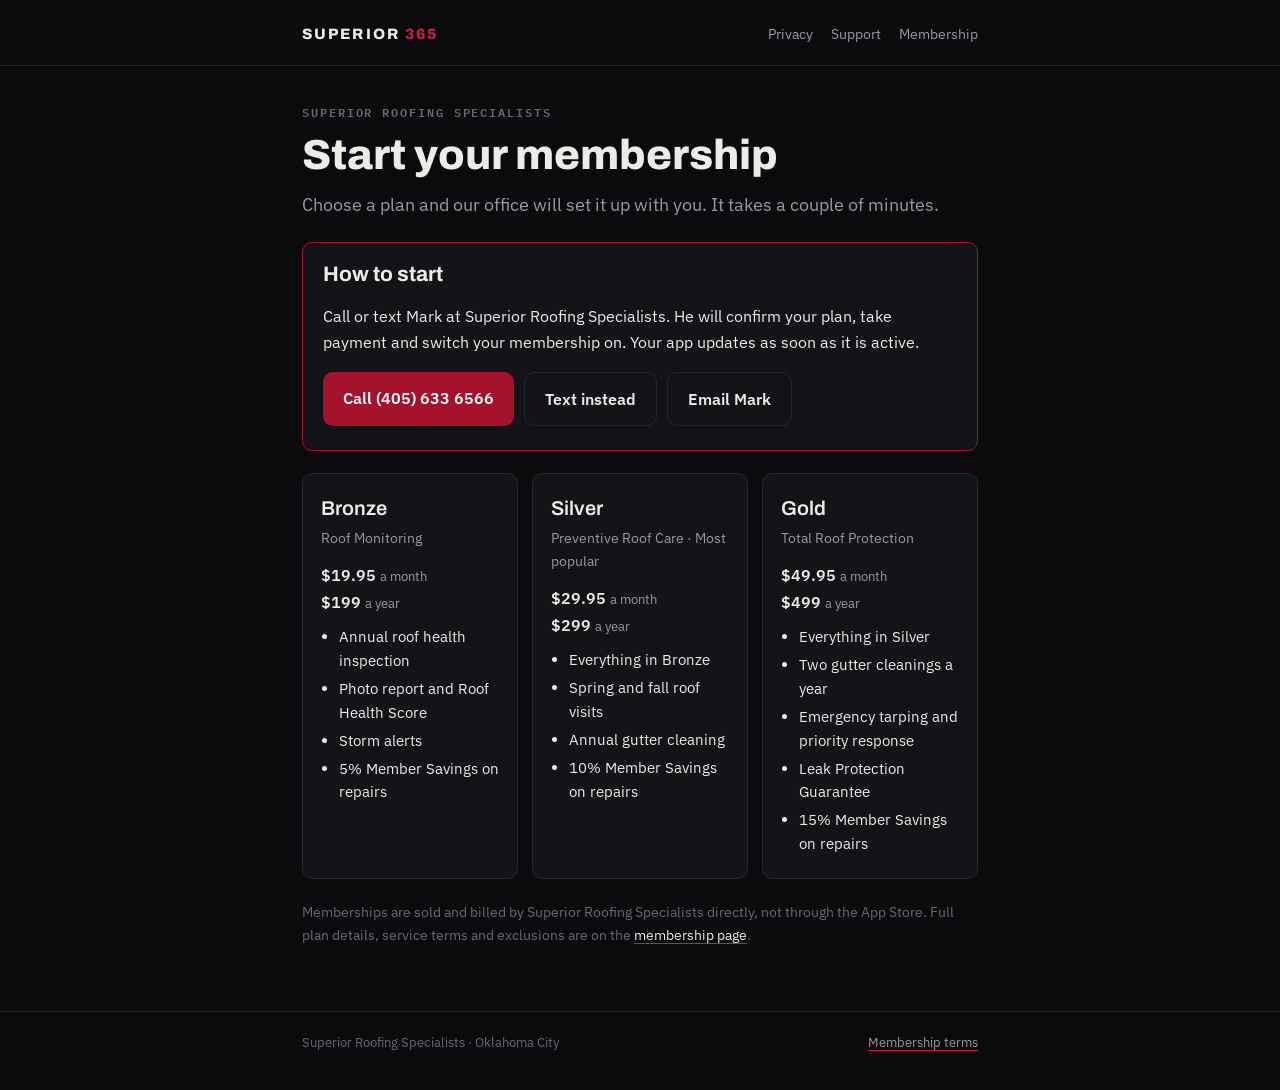
==== join.html @ 722ea14d "Interim membership start page: the plan chosen in the app, real prices, call or text to start Co-Aut" ====
<!doctype html>
<html lang="en">
<head>
<meta charset="utf-8">
<meta name="viewport" content="width=device-width, initial-scale=1">
<title>Start your membership · Superior 365</title>
<meta name="description" content="Start your Superior 365 membership with Superior Roofing Specialists.">
<meta name="robots" content="noindex">
<link rel="preconnect" href="https://fonts.googleapis.com"><link rel="preconnect" href="https://fonts.gstatic.com" crossorigin>
<link href="https://fonts.googleapis.com/css2?family=Archivo:wght@700;800&family=IBM+Plex+Mono:wght@600&family=IBM+Plex+Sans:wght@400;600&display=swap" rel="stylesheet">
<link rel="stylesheet" href="style.css">
<style>
.plan.picked{border-color:var(--accent);box-shadow:0 0 0 1px var(--accent) inset}
.picked-tag{display:inline-block;font:600 11px/1 "IBM Plex Mono",ui-monospace,Menlo,monospace;letter-spacing:.12em;text-transform:uppercase;color:#fff;background:var(--accent-deep);border-radius:5px;padding:5px 7px;margin:0 0 10px}
.actions{display:flex;flex-wrap:wrap;gap:10px;margin:14px 0 6px}
.btn{display:inline-block;background:var(--accent-deep);color:#fff;text-decoration:none;font-weight:600;padding:13px 20px;border-radius:10px}
.btn:hover{background:var(--accent);color:#fff}
.btn.ghost{background:transparent;border:1px solid var(--line);color:var(--text)}
.ref{font:600 20px/1 "IBM Plex Mono",ui-monospace,Menlo,monospace;letter-spacing:.14em;margin:6px 0 2px}
</style>
</head>
<body>
<header><div class="wrap">
  <a class="mark" href="./">Superior <span>365</span></a>
  <nav aria-label="Pages"><a href="privacy.html">Privacy</a><a href="support.html">Support</a><a href="membership.html">Membership</a></nav>
</div></header>
<main><div class="wrap">
<p class="eyebrow">Superior Roofing Specialists</p>
<h1>Start your membership</h1>
<p class="lede" id="lede">Choose a plan and our office will set it up with you. It takes a couple of minutes.</p>

<div class="panel alert">
  <h2>How to start</h2>
  <p id="how">Call or text Mark at Superior Roofing Specialists. He will confirm your plan, take payment and switch your membership on. Your app updates as soon as it is active.</p>
  <div class="actions">
    <a class="btn" href="tel:4056336566">Call (405) 633 6566</a>
    <a class="btn ghost" href="sms:4056336566">Text instead</a>
    <a class="btn ghost" href="mailto:mark@srsokc.com?subject=Superior%20365%20membership">Email Mark</a>
  </div>
  <div id="ref-box" hidden>
    <p class="meta" style="margin-top:14px">Give the office this reference so they can match it to your app account:</p>
    <p class="ref" id="ref"></p>
  </div>
</div>

<div class="cards" id="plans">
  <div class="plan" data-plan="bronze">
    <h3>Bronze</h3><p class="tag">Roof Monitoring</p>
    <p class="price"><span data-m>$19.95</span> <small>a month</small><br><span data-a>$199</span> <small>a year</small></p>
    <ul><li>Annual roof health inspection</li><li>Photo report and Roof Health Score</li><li>Storm alerts</li><li>5% Member Savings on repairs</li></ul>
  </div>
  <div class="plan" data-plan="silver">
    <h3>Silver</h3><p class="tag">Preventive Roof Care · Most popular</p>
    <p class="price"><span data-m>$29.95</span> <small>a month</small><br><span data-a>$299</span> <small>a year</small></p>
    <ul><li>Everything in Bronze</li><li>Spring and fall roof visits</li><li>Annual gutter cleaning</li><li>10% Member Savings on repairs</li></ul>
  </div>
  <div class="plan" data-plan="gold">
    <h3>Gold</h3><p class="tag">Total Roof Protection</p>
    <p class="price"><span data-m>$49.95</span> <small>a month</small><br><span data-a>$499</span> <small>a year</small></p>
    <ul><li>Everything in Silver</li><li>Two gutter cleanings a year</li><li>Emergency tarping and priority response</li><li>Leak Protection Guarantee</li><li>15% Member Savings on repairs</li></ul>
  </div>
</div>

<p class="meta" style="margin-top:22px">Memberships are sold and billed by Superior Roofing Specialists directly, not through the App Store. Full plan details, service terms and exclusions are on the <a href="membership.html">membership page</a>.</p>
</div></main>
<footer><div class="wrap"><span>Superior Roofing Specialists · Oklahoma City</span><a href="membership.html">Membership terms</a></div></footer>
<script>
(function () {
  var q = new URLSearchParams(location.search);
  var plan = (q.get('plan') || '').toLowerCase();
  var billing = (q.get('billing') || '').toLowerCase() === 'annual' ? 'annual' : 'monthly';
  var ref = (q.get('ref') || '').replace(/[^a-zA-Z0-9]/g, '').slice(0, 8).toUpperCase();
  var names = { bronze: 'Bronze', silver: 'Silver', gold: 'Gold' };

  function money(n, whole) {
    var v = Number(n);
    if (!isFinite(v)) return null;
    return '$' + (whole && v % 1 === 0 ? v.toFixed(0) : v.toFixed(2));
  }

  // Prices come from the same catalogue the app shows, so this page never
  // disagrees with it. The numbers written above are only the fallback.
  fetch('https://pvcdtjzmzesivhnrexss.supabase.co/rest/v1/plans?select=key,monthly,annual&active=eq.true', {
    headers: { apikey: 'sb_publishable_8JPbFXzAJgUyGdnwUzZzLA_nXBi3cWP' }
  }).then(function (r) { return r.ok ? r.json() : []; }).then(function (rows) {
    rows.forEach(function (p) {
      var card = document.querySelector('.plan[data-plan="' + p.key + '"]');
      if (!card) return;
      var m = money(p.monthly), a = money(p.annual, true);
      if (m) card.querySelector('[data-m]').textContent = m;
      if (a) card.querySelector('[data-a]').textContent = a;
      if (p.key === plan) showChoice(card);
    });
  }).catch(function () {});

  function showChoice(card) {
    var price = billing === 'annual'
      ? card.querySelector('[data-a]').textContent + ' a year'
      : card.querySelector('[data-m]').textContent + ' a month';
    document.getElementById('lede').textContent =
      'You chose ' + names[plan] + ', ' + price + '. Our office will set it up with you.';
    document.getElementById('how').textContent =
      'Call or text Mark at Superior Roofing Specialists and tell him you chose ' + names[plan] +
      ' in the app. He will take payment and switch your membership on, and your app updates as soon as it is active.';
  }

  if (names[plan]) {
    var card = document.querySelector('.plan[data-plan="' + plan + '"]');
    card.classList.add('picked');
    var tag = document.createElement('span');
    tag.className = 'picked-tag';
    tag.textContent = 'Your choice';
    card.insertBefore(tag, card.firstChild);
    showChoice(card);
  }
  if (ref) {
    document.getElementById('ref').textContent = ref;
    document.getElementById('ref-box').hidden = false;
  }
})();
</script>
</body>
</html>
---- style.css ----
:root{
  --ground:#0B0B0E; --raised:#131318; --line:#26262F;
  --text:#EDEBE6; --muted:#9A98A2; --faint:#6A6873;
  --accent:#C8203C; --accent-deep:#A4132B;
  color-scheme: dark;
}
*{box-sizing:border-box}
html{background:var(--ground)}
body{margin:0;background:var(--ground);color:var(--text);
  font:16px/1.65 "IBM Plex Sans",-apple-system,BlinkMacSystemFont,"Segoe UI",Roboto,Helvetica,Arial,sans-serif;
  -webkit-text-size-adjust:100%}
a{color:var(--text);text-decoration:underline;text-decoration-color:var(--accent);text-underline-offset:3px}
a:hover{color:#fff;text-decoration-thickness:2px}
a:focus-visible{outline:2px solid var(--accent);outline-offset:3px;border-radius:2px}
.wrap{max-width:720px;margin:0 auto;padding:0 22px}
header{border-bottom:1px solid var(--line)}
header .wrap{display:flex;align-items:baseline;justify-content:space-between;gap:16px;padding-top:22px;padding-bottom:18px;flex-wrap:wrap}
.mark{font-family:"Archivo",Helvetica,Arial,sans-serif;font-weight:800;letter-spacing:.14em;text-transform:uppercase;font-size:15px;text-decoration:none}
.mark span{color:var(--accent)}
nav{display:flex;gap:18px;font-size:14px}
nav a{text-decoration:none;color:var(--muted)}
nav a[aria-current="page"],nav a:hover{color:var(--text)}
main .wrap{padding-top:40px;padding-bottom:64px}
.eyebrow{font:600 12px/1 "IBM Plex Mono",ui-monospace,Menlo,monospace;letter-spacing:.16em;text-transform:uppercase;color:var(--faint);margin:0 0 14px}
h1{font-family:"Archivo",Helvetica,Arial,sans-serif;font-weight:800;font-size:clamp(30px,6vw,42px);line-height:1.1;margin:0 0 12px;text-wrap:balance}
h2{font-family:"Archivo",Helvetica,Arial,sans-serif;font-weight:700;font-size:21px;line-height:1.25;margin:40px 0 10px;text-wrap:balance}
h3{font-size:16px;font-weight:600;margin:24px 0 6px}
p,li{color:var(--text)}
.lede{color:var(--muted);font-size:18px;margin:0 0 8px}
.meta{color:var(--faint);font-size:14px;margin:0}
ul{padding-left:20px}
li{margin:4px 0}
hr{border:0;border-top:1px solid var(--line);margin:40px 0}
.panel{background:var(--raised);border:1px solid var(--line);border-radius:10px;padding:18px 20px;margin:22px 0}
.panel h2{margin-top:0}
.panel.alert{border-color:var(--accent-deep)}
.cards{display:grid;gap:14px;grid-template-columns:1fr}
@media (min-width:640px){.cards{grid-template-columns:repeat(3,1fr)}}
.plan{background:var(--raised);border:1px solid var(--line);border-radius:10px;padding:18px}
.plan h3{font-family:"Archivo",Helvetica,Arial,sans-serif;font-size:20px;margin:0}
.plan .tag{color:var(--muted);font-size:14px;margin:2px 0 12px}
.price{font-variant-numeric:tabular-nums;font-weight:600;margin:0 0 10px}
.price small{color:var(--muted);font-weight:400}
.plan ul{font-size:14.5px;padding-left:18px;margin:0}
dl{display:grid;grid-template-columns:max-content 1fr;gap:6px 18px;margin:0}
dt{color:var(--muted)}
dd{margin:0}
footer{border-top:1px solid var(--line)}
footer .wrap{padding-top:20px;padding-bottom:36px;color:var(--faint);font-size:13px;display:flex;flex-wrap:wrap;gap:8px 18px;justify-content:space-between}
footer a{color:var(--muted)}
@media (prefers-reduced-motion:reduce){*{transition:none!important;animation:none!important}}
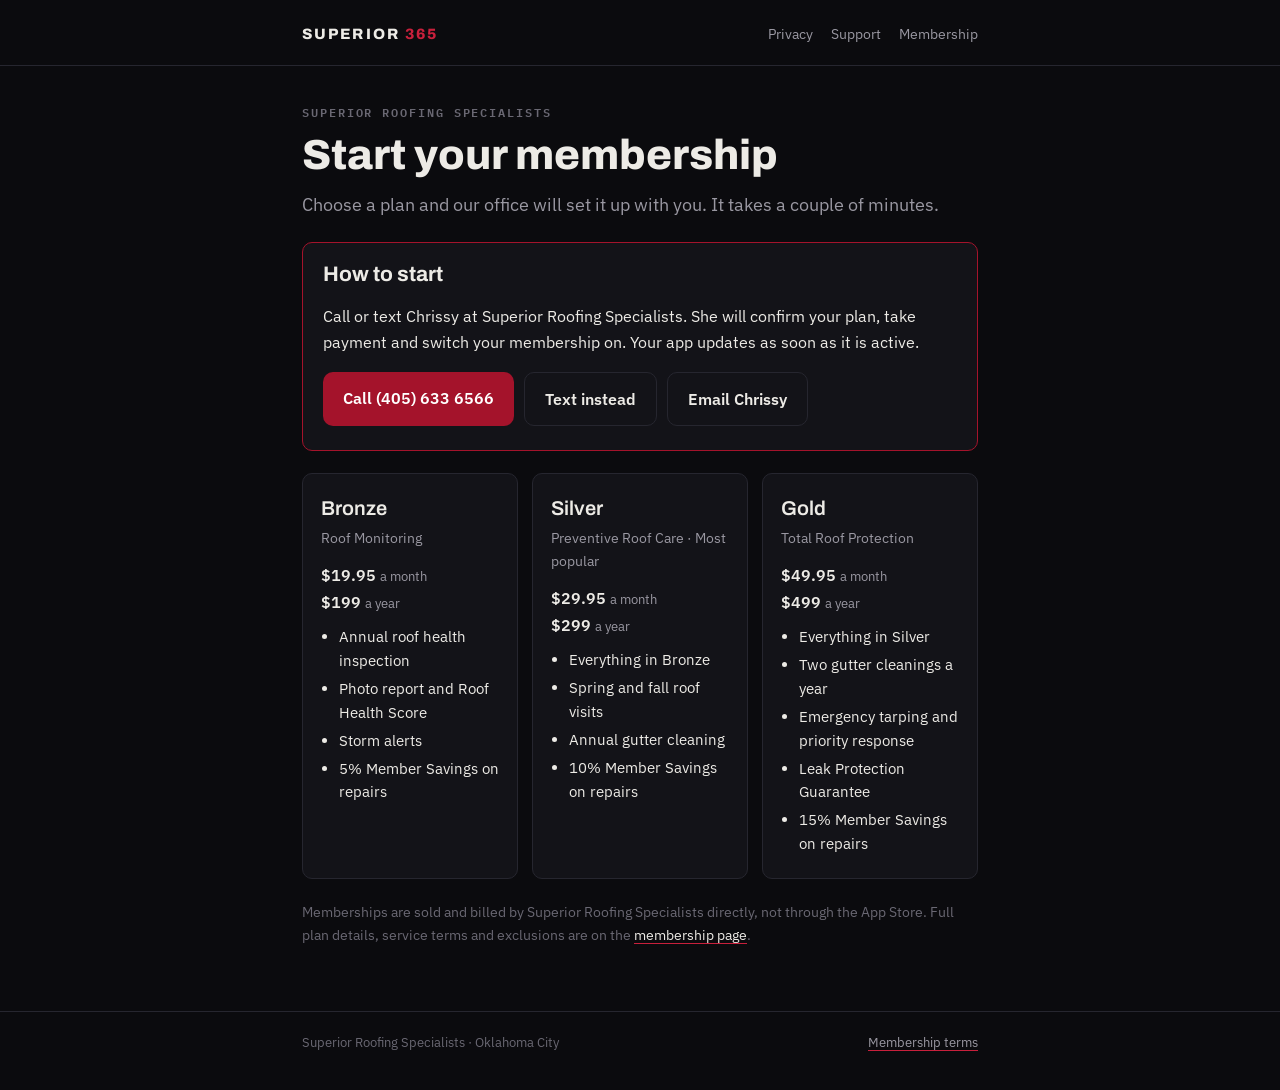
==== commit bc2735ca: "Plans page: Chrissy handles memberships Co-Authored-By: Claude Opus 5 <noreply@anthropic.com>" ====
--- a/join.html
+++ b/join.html
@@ -31,11 +31,11 @@
 
 <div class="panel alert">
   <h2>How to start</h2>
-  <p id="how">Call or text Mark at Superior Roofing Specialists. He will confirm your plan, take payment and switch your membership on. Your app updates as soon as it is active.</p>
+  <p id="how">Call or text Chrissy at Superior Roofing Specialists. She will confirm your plan, take payment and switch your membership on. Your app updates as soon as it is active.</p>
   <div class="actions">
     <a class="btn" href="tel:4056336566">Call (405) 633 6566</a>
     <a class="btn ghost" href="sms:4056336566">Text instead</a>
-    <a class="btn ghost" href="mailto:mark@srsokc.com?subject=Superior%20365%20membership">Email Mark</a>
+    <a class="btn ghost" href="mailto:chrissy@srsokc.com?subject=Superior%20365%20membership">Email Chrissy</a>
   </div>
   <div id="ref-box" hidden>
     <p class="meta" style="margin-top:14px">Give the office this reference so they can match it to your app account:</p>
@@ -100,8 +100,8 @@
     document.getElementById('lede').textContent =
       'You chose ' + names[plan] + ', ' + price + '. Our office will set it up with you.';
     document.getElementById('how').textContent =
-      'Call or text Mark at Superior Roofing Specialists and tell him you chose ' + names[plan] +
-      ' in the app. He will take payment and switch your membership on, and your app updates as soon as it is active.';
+      'Call or text Chrissy at Superior Roofing Specialists and tell her you chose ' + names[plan] +
+      ' in the app. She will take payment and switch your membership on, and your app updates as soon as it is active.';
   }
 
   if (names[plan]) {
